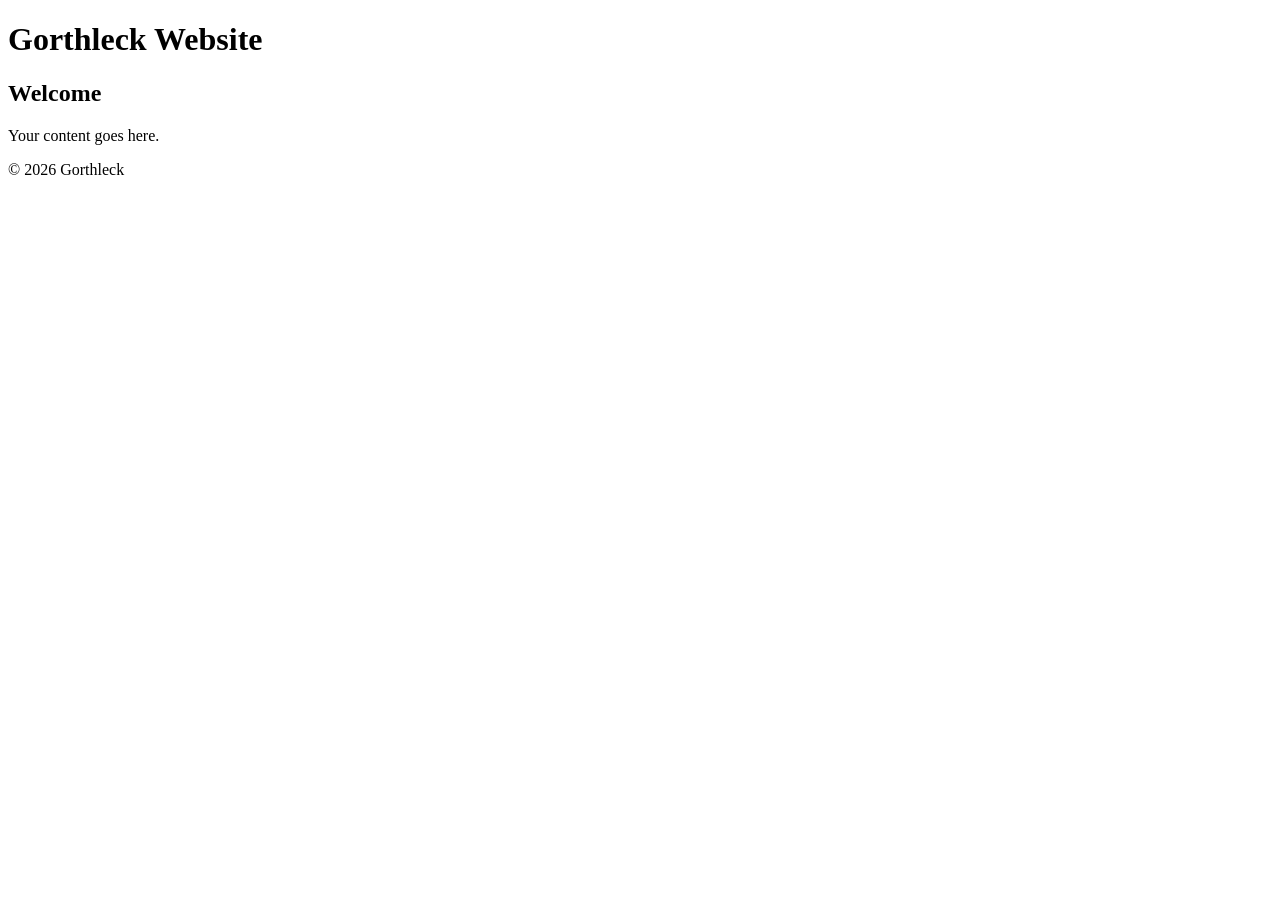
==== index.html @ 7efff980 "initial commit" ====
<!DOCTYPE html>
<html lang="en">
<head>
  <meta charset="UTF-8" />
  <title>Gorthleck Website</title>
  <meta name="viewport" content="width=device-width, initial-scale=1.0" />
  <meta name="description" content="Gorthleck Website" />
  <link rel="stylesheet" href="styles.css" />
</head>
<body>
  <!-- ...existing code... -->
  <header>
    <h1>Gorthleck Website</h1>
  </header>

  <main>
    <section>
      <h2>Welcome</h2>
      <p>Your content goes here.</p>
    </section>
  </main>

  <footer>
    <p>&copy; <span id="year"></span> Gorthleck</p>
  </footer>

  <script>
    // Set current year in footer
    document.getElementById('year').textContent = new Date().getFullYear();
  </script>
</body>
</html>
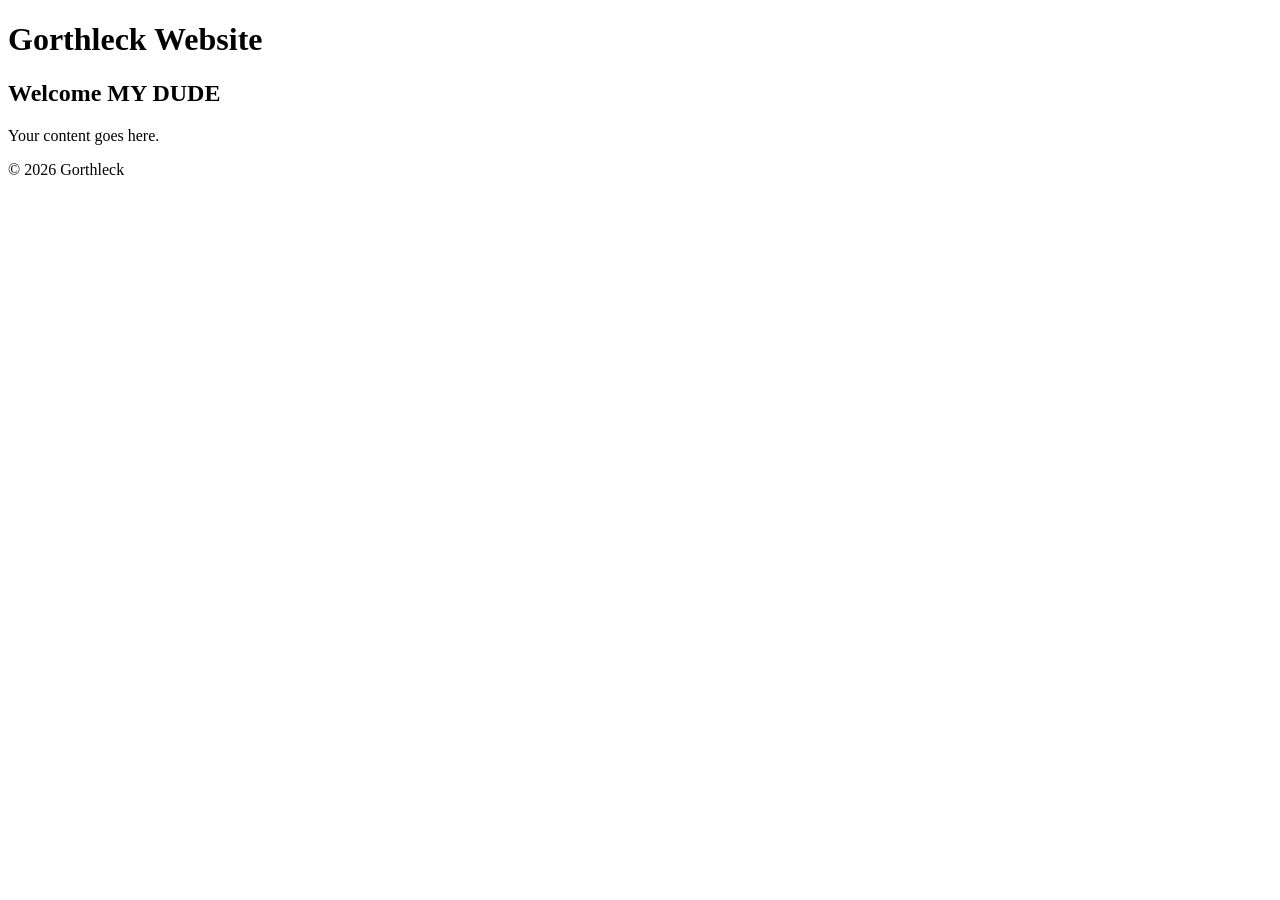
==== commit 0f49c904: "test commit" ====
--- a/index.html
+++ b/index.html
@@ -15,7 +15,7 @@
 
   <main>
     <section>
-      <h2>Welcome</h2>
+      <h2>Welcome MY DUDE</h2>
       <p>Your content goes here.</p>
     </section>
   </main>
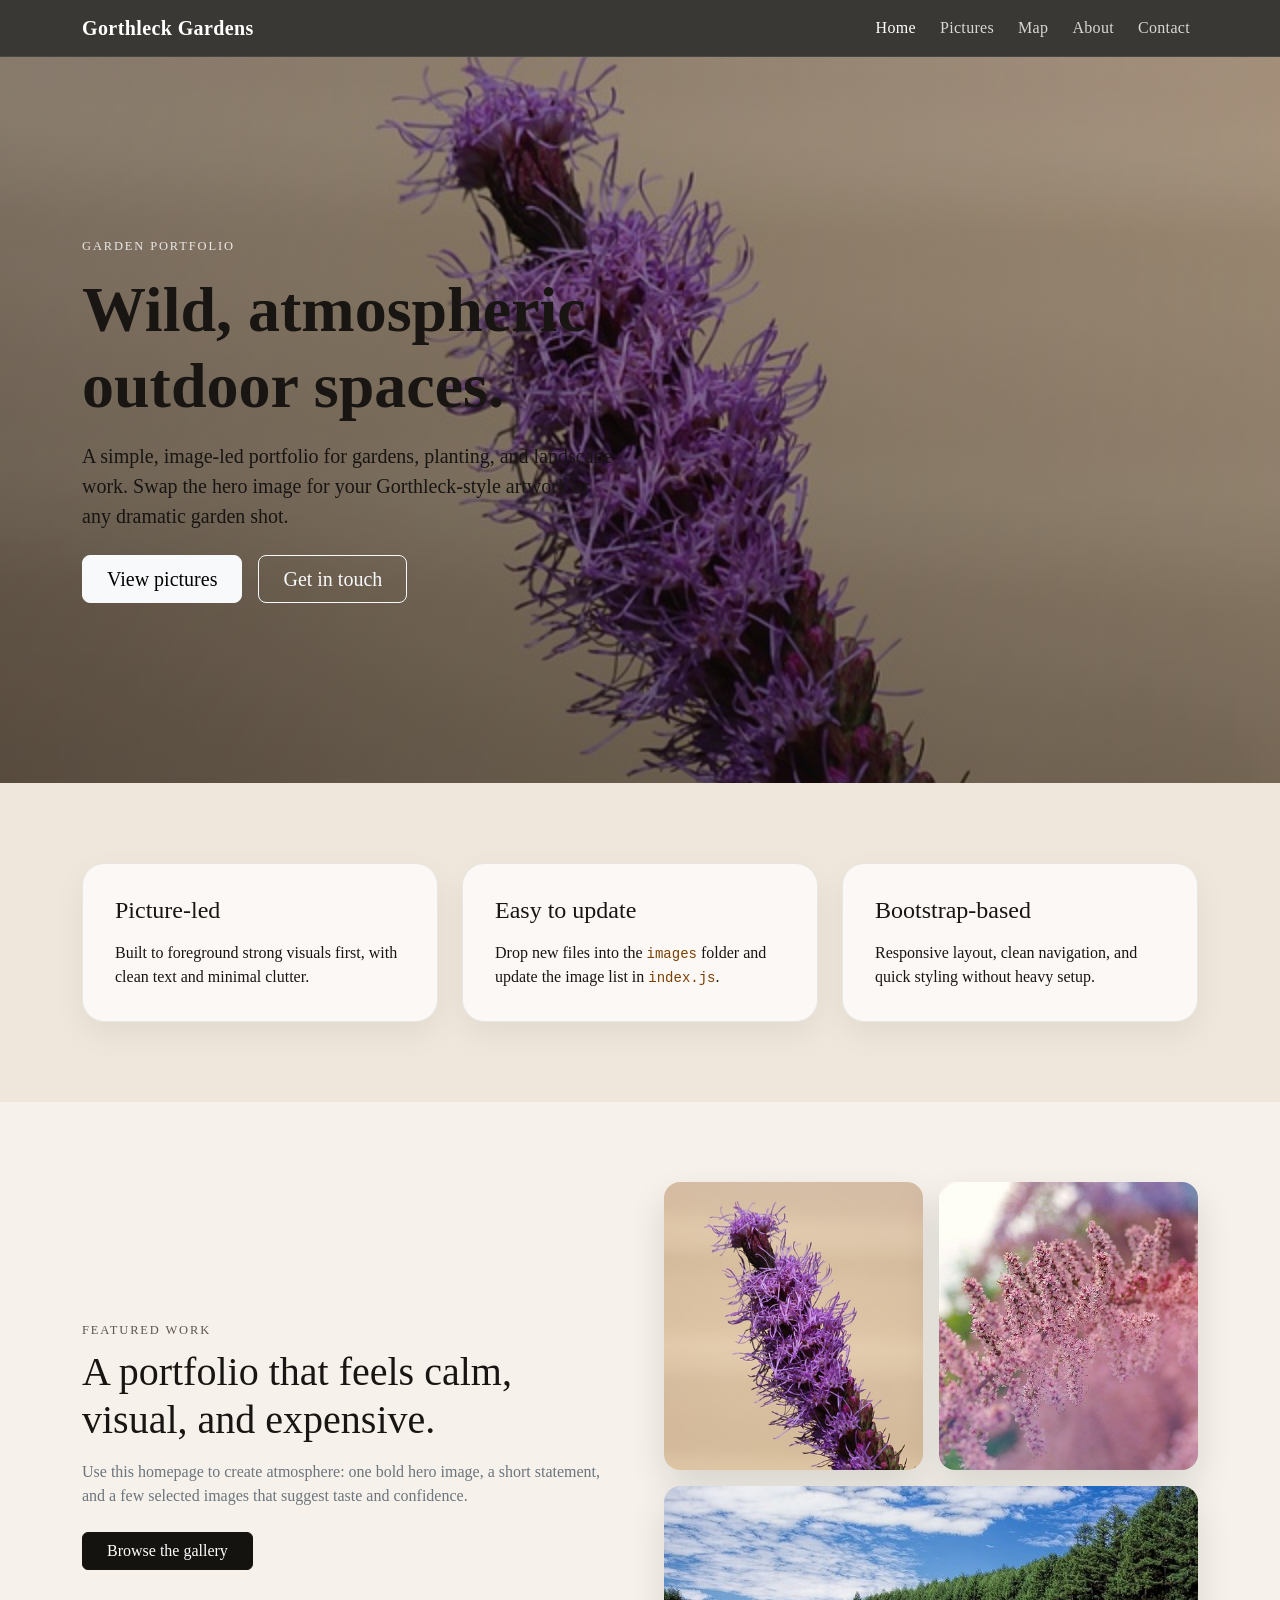
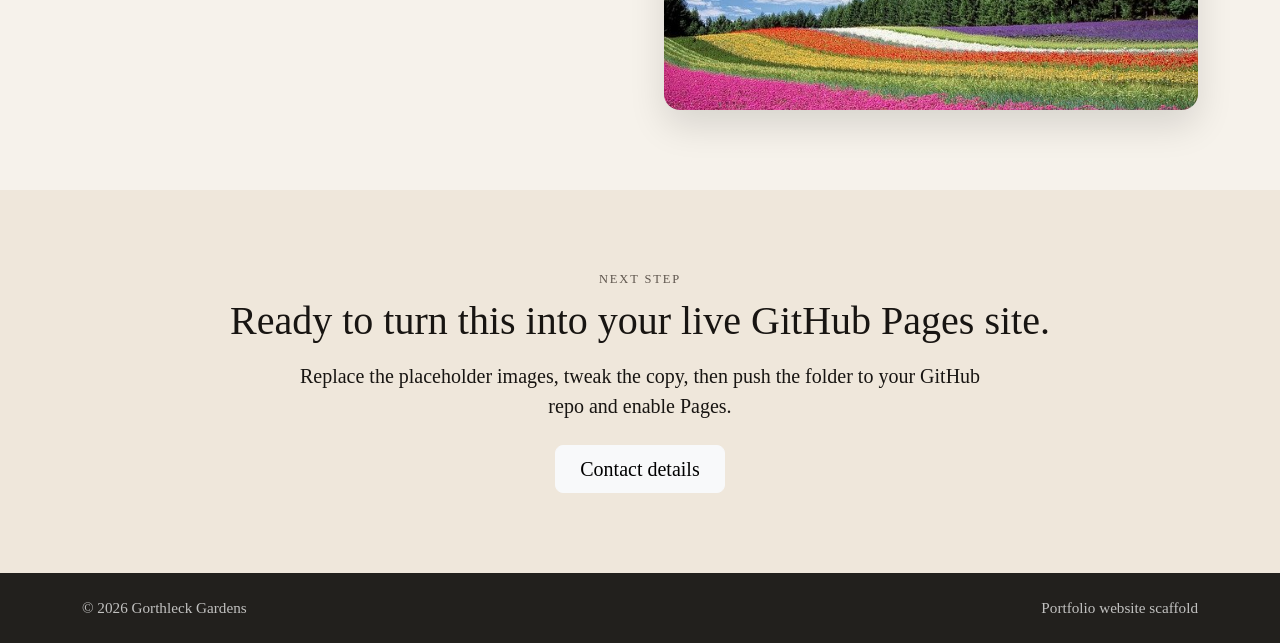
==== commit 33318ed5: "test" ====
--- a/index.html
+++ b/index.html
@@ -1,32 +1,128 @@
-<!DOCTYPE html>
+<!doctype html>
 <html lang="en">
 <head>
-  <meta charset="UTF-8" />
-  <title>Gorthleck Website</title>
-  <meta name="viewport" content="width=device-width, initial-scale=1.0" />
-  <meta name="description" content="Gorthleck Website" />
-  <link rel="stylesheet" href="styles.css" />
+  <meta charset="utf-8">
+  <meta name="viewport" content="width=device-width, initial-scale=1">
+  <title>Gorthleck Gardens</title>
+  <meta name="description" content="A portfolio of gardens, planting, and landscape work.">
+  <link rel="preconnect" href="https://cdn.jsdelivr.net">
+  <link href="https://cdn.jsdelivr.net/npm/bootstrap@5.3.8/dist/css/bootstrap.min.css" rel="stylesheet">
+  <link rel="stylesheet" href="styles.css">
 </head>
-<body>
-  <!-- ...existing code... -->
-  <header>
-    <h1>Gorthleck Website</h1>
+<body data-page="home">
+  <nav class="navbar navbar-expand-lg navbar-dark site-nav sticky-top">
+    <div class="container">
+      <a class="navbar-brand fw-semibold" href="index.html">Gorthleck Gardens</a>
+      <button class="navbar-toggler" type="button" data-bs-toggle="collapse" data-bs-target="#mainNav" aria-controls="mainNav" aria-expanded="false" aria-label="Toggle navigation">
+        <span class="navbar-toggler-icon"></span>
+      </button>
+      <div class="collapse navbar-collapse" id="mainNav">
+        <ul class="navbar-nav ms-auto gap-lg-2">
+          <li class="nav-item"><a class="nav-link" href="index.html">Home</a></li>
+          <li class="nav-item"><a class="nav-link" href="pics.html">Pictures</a></li>
+          <li class="nav-item"><a class="nav-link" href="map.html">Map</a></li>
+          <li class="nav-item"><a class="nav-link" href="about.html">About</a></li>
+          <li class="nav-item"><a class="nav-link" href="contact.html">Contact</a></li>
+        </ul>
+      </div>
+    </div>
+  </nav>
+
+  <header class="hero-section">
+    <div class="hero-overlay"></div>
+    <div class="container position-relative py-5">
+      <div class="row min-vh-70 align-items-center">
+        <div class="col-lg-7">
+          <p class="eyebrow mb-3">Garden portfolio</p>
+          <h1 class="display-3 fw-semibold mb-3">Wild, atmospheric outdoor spaces.</h1>
+          <p class="lead col-lg-10 mb-4">
+            A simple, image-led portfolio for gardens, planting, and landscape work.
+            Swap the hero image for your Gorthleck-style artwork or any dramatic garden shot.
+          </p>
+          <div class="d-flex flex-wrap gap-3">
+            <a href="pics.html" class="btn btn-light btn-lg px-4">View pictures</a>
+            <a href="contact.html" class="btn btn-outline-light btn-lg px-4">Get in touch</a>
+          </div>
+        </div>
+      </div>
+    </div>
   </header>
 
   <main>
-    <section>
-      <h2>Welcome MY DUDE</h2>
-      <p>Your content goes here.</p>
+    <section class="section-pad bg-soft">
+      <div class="container">
+        <div class="row g-4 align-items-stretch">
+          <div class="col-lg-4">
+            <div class="feature-card h-100">
+              <h2 class="h4 mb-3">Picture-led</h2>
+              <p class="mb-0">Built to foreground strong visuals first, with clean text and minimal clutter.</p>
+            </div>
+          </div>
+          <div class="col-lg-4">
+            <div class="feature-card h-100">
+              <h2 class="h4 mb-3">Easy to update</h2>
+              <p class="mb-0">Drop new files into the <code>images</code> folder and update the image list in <code>index.js</code>.</p>
+            </div>
+          </div>
+          <div class="col-lg-4">
+            <div class="feature-card h-100">
+              <h2 class="h4 mb-3">Bootstrap-based</h2>
+              <p class="mb-0">Responsive layout, clean navigation, and quick styling without heavy setup.</p>
+            </div>
+          </div>
+        </div>
+      </div>
+    </section>
+
+    <section class="section-pad">
+      <div class="container">
+        <div class="row align-items-center g-5">
+          <div class="col-lg-6">
+            <p class="eyebrow mb-2">Featured work</p>
+            <h2 class="display-6 mb-3">A portfolio that feels calm, visual, and expensive.</h2>
+            <p class="text-secondary mb-4">
+              Use this homepage to create atmosphere: one bold hero image, a short statement, and a few
+              selected images that suggest taste and confidence.
+            </p>
+            <a href="pics.html" class="btn btn-dark px-4">Browse the gallery</a>
+          </div>
+          <div class="col-lg-6">
+            <div class="row g-3">
+              <div class="col-6">
+                <img src="images/hero.jpg" alt="Featured garden view" class="img-fluid rounded-4 shadow-soft home-grid-image">
+              </div>
+              <div class="col-6">
+                <img src="images/portfolio-1.jpg" alt="Garden planting detail" class="img-fluid rounded-4 shadow-soft home-grid-image">
+              </div>
+              <div class="col-12">
+                <img src="images/portfolio-2.jpg" alt="Garden path and borders" class="img-fluid rounded-4 shadow-soft home-grid-wide">
+              </div>
+            </div>
+          </div>
+        </div>
+      </div>
+    </section>
+
+    <section class="section-pad bg-soft">
+      <div class="container text-center">
+        <p class="eyebrow mb-2">Next step</p>
+        <h2 class="display-6 mb-3">Ready to turn this into your live GitHub Pages site.</h2>
+        <p class="lead mx-auto mb-4 narrow">
+          Replace the placeholder images, tweak the copy, then push the folder to your GitHub repo and enable Pages.
+        </p>
+        <a href="contact.html" class="btn btn-light btn-lg px-4">Contact details</a>
+      </div>
     </section>
   </main>
 
-  <footer>
-    <p>&copy; <span id="year"></span> Gorthleck</p>
+  <footer class="site-footer py-4">
+    <div class="container d-flex flex-column flex-md-row justify-content-between gap-2">
+      <span>© <span id="year"></span> Gorthleck Gardens</span>
+      <span>Portfolio website scaffold</span>
+    </div>
   </footer>
 
-  <script>
-    // Set current year in footer
-    document.getElementById('year').textContent = new Date().getFullYear();
-  </script>
+  <script src="https://cdn.jsdelivr.net/npm/bootstrap@5.3.8/dist/js/bootstrap.bundle.min.js"></script>
+  <script src="index.js"></script>
 </body>
 </html>
--- a/styles.css
+++ b/styles.css
@@ -0,0 +1,212 @@
+:root {
+  --bg: #f6f2eb;
+  --bg-soft: #efe7db;
+  --ink: #181512;
+  --muted: #5e554d;
+  --panel: rgba(255,255,255,0.72);
+  --line: rgba(24, 21, 18, 0.08);
+  --dark: #15130f;
+  --accent: #c9b29a;
+}
+
+html {
+  scroll-behavior: smooth;
+}
+
+body {
+  font-family: Georgia, "Times New Roman", serif;
+  background: var(--bg);
+  color: var(--ink);
+}
+
+a {
+  color: inherit;
+}
+
+a:hover {
+  color: #000;
+}
+
+code {
+  color: #7c3f00;
+}
+
+.site-nav {
+  background: rgba(17, 15, 12, 0.82);
+  backdrop-filter: blur(12px);
+  border-bottom: 1px solid rgba(255,255,255,0.08);
+}
+
+.site-nav .navbar-brand,
+.site-nav .nav-link {
+  letter-spacing: 0.02em;
+}
+
+.site-nav .nav-link {
+  color: rgba(255,255,255,0.8);
+}
+
+.site-nav .nav-link.active,
+.site-nav .nav-link:hover {
+  color: #fff;
+}
+
+.hero-section {
+  position: relative;
+  background:
+    linear-gradient(rgba(13,11,9,0.22), rgba(13,11,9,0.46)),
+    url("images/hero.jpg") center/cover no-repeat;
+}
+
+.hero-overlay {
+  position: absolute;
+  inset: 0;
+  background:
+    radial-gradient(circle at top left, rgba(255,255,255,0.10), transparent 36%),
+    linear-gradient(90deg, rgba(0,0,0,0.28), rgba(0,0,0,0.02));
+}
+
+.min-vh-70 {
+  min-height: 70vh;
+}
+
+.page-hero {
+  background: linear-gradient(180deg, rgba(255,255,255,0.55), rgba(255,255,255,0));
+}
+
+.page-hero-pics {
+  margin-bottom: 1rem;
+}
+
+.eyebrow {
+  text-transform: uppercase;
+  letter-spacing: 0.15em;
+  font-size: 0.78rem;
+  color: var(--muted);
+}
+
+.hero-section .eyebrow {
+  color: rgba(255,255,255,0.84);
+}
+
+.section-pad {
+  padding: 5rem 0;
+}
+
+.bg-soft {
+  background: var(--bg-soft);
+}
+
+.section-dark {
+  background: var(--dark);
+}
+
+.narrow {
+  max-width: 44rem;
+}
+
+.feature-card,
+.contact-card {
+  background: var(--panel);
+  border: 1px solid var(--line);
+  border-radius: 1.4rem;
+  padding: 2rem;
+  box-shadow: 0 12px 32px rgba(0,0,0,0.06);
+}
+
+.shadow-soft {
+  box-shadow: 0 16px 36px rgba(0,0,0,0.12);
+}
+
+.home-grid-image,
+.about-image {
+  width: 100%;
+  height: 18rem;
+  object-fit: cover;
+}
+
+.home-grid-wide,
+.about-image-wide {
+  width: 100%;
+  height: 14rem;
+  object-fit: cover;
+}
+
+.masonry-grid {
+  column-count: 1;
+  column-gap: 1.25rem;
+}
+
+@media (min-width: 768px) {
+  .masonry-grid {
+    column-count: 2;
+  }
+}
+
+@media (min-width: 1200px) {
+  .masonry-grid {
+    column-count: 3;
+  }
+}
+
+.portfolio-card {
+  break-inside: avoid;
+  margin: 0 0 1.25rem;
+  background: rgba(255,255,255,0.72);
+  border: 1px solid var(--line);
+  border-radius: 1.25rem;
+  overflow: hidden;
+  box-shadow: 0 14px 32px rgba(0,0,0,0.08);
+}
+
+.portfolio-card img {
+  display: block;
+  width: 100%;
+  height: auto;
+}
+
+.portfolio-card figcaption {
+  padding: 0.95rem 1rem 1.05rem;
+  color: var(--muted);
+  font-size: 0.96rem;
+}
+
+.map-frame {
+  border-radius: 1.5rem;
+  overflow: hidden;
+  border: 1px solid var(--line);
+  background: white;
+}
+
+.site-footer {
+  background: rgba(17, 15, 12, 0.92);
+  color: rgba(255,255,255,0.72);
+  font-size: 0.95rem;
+}
+
+.btn-dark {
+  background: var(--dark);
+  border-color: var(--dark);
+}
+
+.btn-dark:hover,
+.btn-dark:focus {
+  background: #000;
+  border-color: #000;
+}
+
+@media (max-width: 767.98px) {
+  .section-pad {
+    padding: 3.5rem 0;
+  }
+
+  .home-grid-image,
+  .about-image {
+    height: 13rem;
+  }
+
+  .home-grid-wide,
+  .about-image-wide {
+    height: 11rem;
+  }
+}
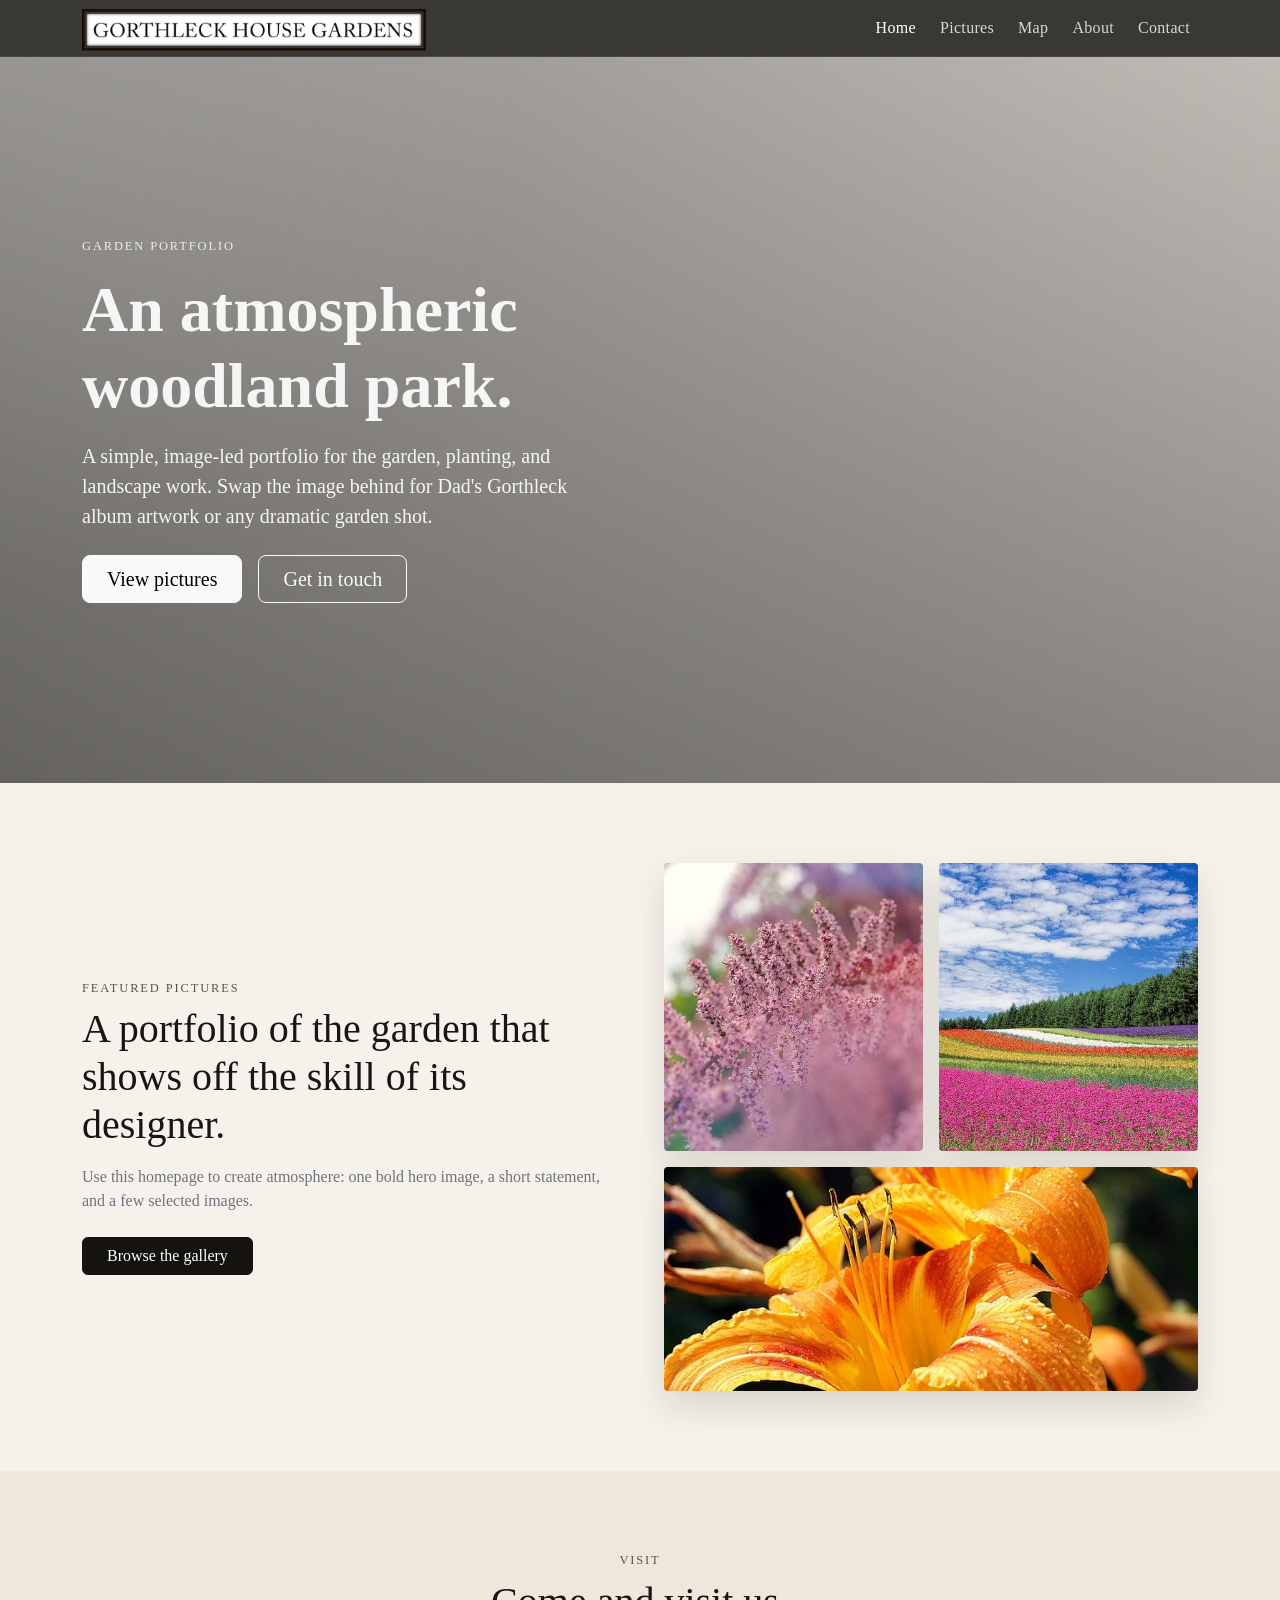
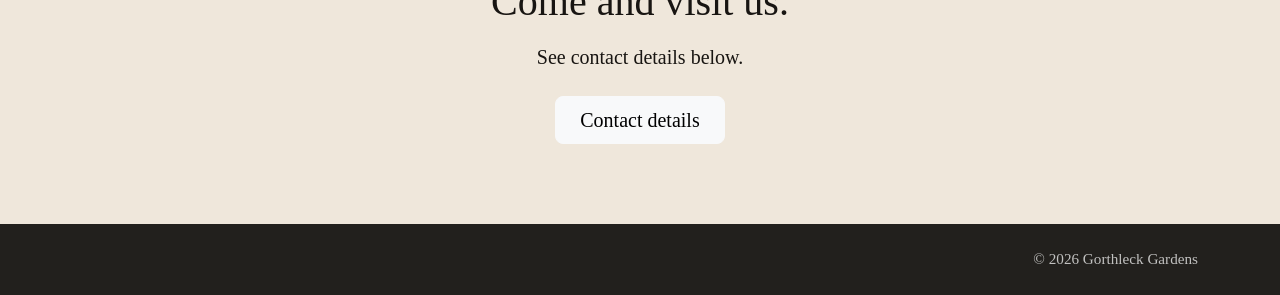
==== commit e9c0af4b: "DONE homepage ish" ====
--- a/index.html
+++ b/index.html
@@ -1,128 +1,201 @@
 <!doctype html>
 <html lang="en">
-<head>
-  <meta charset="utf-8">
-  <meta name="viewport" content="width=device-width, initial-scale=1">
-  <title>Gorthleck Gardens</title>
-  <meta name="description" content="A portfolio of gardens, planting, and landscape work.">
-  <link rel="preconnect" href="https://cdn.jsdelivr.net">
-  <link href="https://cdn.jsdelivr.net/npm/bootstrap@5.3.8/dist/css/bootstrap.min.css" rel="stylesheet">
-  <link rel="stylesheet" href="styles.css">
-</head>
-<body data-page="home">
-  <nav class="navbar navbar-expand-lg navbar-dark site-nav sticky-top">
-    <div class="container">
-      <a class="navbar-brand fw-semibold" href="index.html">Gorthleck Gardens</a>
-      <button class="navbar-toggler" type="button" data-bs-toggle="collapse" data-bs-target="#mainNav" aria-controls="mainNav" aria-expanded="false" aria-label="Toggle navigation">
-        <span class="navbar-toggler-icon"></span>
-      </button>
-      <div class="collapse navbar-collapse" id="mainNav">
-        <ul class="navbar-nav ms-auto gap-lg-2">
-          <li class="nav-item"><a class="nav-link" href="index.html">Home</a></li>
-          <li class="nav-item"><a class="nav-link" href="pics.html">Pictures</a></li>
-          <li class="nav-item"><a class="nav-link" href="map.html">Map</a></li>
-          <li class="nav-item"><a class="nav-link" href="about.html">About</a></li>
-          <li class="nav-item"><a class="nav-link" href="contact.html">Contact</a></li>
-        </ul>
-      </div>
-    </div>
-  </nav>
-
-  <header class="hero-section">
-    <div class="hero-overlay"></div>
-    <div class="container position-relative py-5">
-      <div class="row min-vh-70 align-items-center">
-        <div class="col-lg-7">
-          <p class="eyebrow mb-3">Garden portfolio</p>
-          <h1 class="display-3 fw-semibold mb-3">Wild, atmospheric outdoor spaces.</h1>
-          <p class="lead col-lg-10 mb-4">
-            A simple, image-led portfolio for gardens, planting, and landscape work.
-            Swap the hero image for your Gorthleck-style artwork or any dramatic garden shot.
-          </p>
-          <div class="d-flex flex-wrap gap-3">
-            <a href="pics.html" class="btn btn-light btn-lg px-4">View pictures</a>
-            <a href="contact.html" class="btn btn-outline-light btn-lg px-4">Get in touch</a>
-          </div>
-        </div>
-      </div>
-    </div>
-  </header>
-
-  <main>
-    <section class="section-pad bg-soft">
-      <div class="container">
-        <div class="row g-4 align-items-stretch">
-          <div class="col-lg-4">
-            <div class="feature-card h-100">
-              <h2 class="h4 mb-3">Picture-led</h2>
-              <p class="mb-0">Built to foreground strong visuals first, with clean text and minimal clutter.</p>
-            </div>
-          </div>
-          <div class="col-lg-4">
-            <div class="feature-card h-100">
-              <h2 class="h4 mb-3">Easy to update</h2>
-              <p class="mb-0">Drop new files into the <code>images</code> folder and update the image list in <code>index.js</code>.</p>
-            </div>
-          </div>
-          <div class="col-lg-4">
-            <div class="feature-card h-100">
-              <h2 class="h4 mb-3">Bootstrap-based</h2>
-              <p class="mb-0">Responsive layout, clean navigation, and quick styling without heavy setup.</p>
-            </div>
-          </div>
-        </div>
-      </div>
-    </section>
-
-    <section class="section-pad">
-      <div class="container">
-        <div class="row align-items-center g-5">
-          <div class="col-lg-6">
-            <p class="eyebrow mb-2">Featured work</p>
-            <h2 class="display-6 mb-3">A portfolio that feels calm, visual, and expensive.</h2>
-            <p class="text-secondary mb-4">
-              Use this homepage to create atmosphere: one bold hero image, a short statement, and a few
-              selected images that suggest taste and confidence.
-            </p>
-            <a href="pics.html" class="btn btn-dark px-4">Browse the gallery</a>
-          </div>
-          <div class="col-lg-6">
-            <div class="row g-3">
-              <div class="col-6">
-                <img src="images/hero.jpg" alt="Featured garden view" class="img-fluid rounded-4 shadow-soft home-grid-image">
-              </div>
-              <div class="col-6">
-                <img src="images/portfolio-1.jpg" alt="Garden planting detail" class="img-fluid rounded-4 shadow-soft home-grid-image">
-              </div>
-              <div class="col-12">
-                <img src="images/portfolio-2.jpg" alt="Garden path and borders" class="img-fluid rounded-4 shadow-soft home-grid-wide">
-              </div>
-            </div>
-          </div>
-        </div>
-      </div>
-    </section>
-
-    <section class="section-pad bg-soft">
-      <div class="container text-center">
-        <p class="eyebrow mb-2">Next step</p>
-        <h2 class="display-6 mb-3">Ready to turn this into your live GitHub Pages site.</h2>
-        <p class="lead mx-auto mb-4 narrow">
-          Replace the placeholder images, tweak the copy, then push the folder to your GitHub repo and enable Pages.
-        </p>
-        <a href="contact.html" class="btn btn-light btn-lg px-4">Contact details</a>
-      </div>
-    </section>
-  </main>
-
-  <footer class="site-footer py-4">
-    <div class="container d-flex flex-column flex-md-row justify-content-between gap-2">
-      <span>© <span id="year"></span> Gorthleck Gardens</span>
-      <span>Portfolio website scaffold</span>
-    </div>
-  </footer>
-
-  <script src="https://cdn.jsdelivr.net/npm/bootstrap@5.3.8/dist/js/bootstrap.bundle.min.js"></script>
-  <script src="index.js"></script>
-</body>
-</html>+	<head>
+		<meta charset="utf-8" />
+		<meta name="viewport" content="width=device-width, initial-scale=1" />
+		<title>Gorthleck Gardens</title>
+		<meta
+			name="description"
+			content="A portfolio of gardens, planting, and landscape work."
+		/>
+		<link rel="preconnect" href="https://cdn.jsdelivr.net" />
+		<link
+			href="https://cdn.jsdelivr.net/npm/bootstrap@5.3.8/dist/css/bootstrap.min.css"
+			rel="stylesheet"
+		/>
+		<link rel="stylesheet" href="styles.css" />
+	</head>
+	<body data-page="home">
+		<nav
+			class="navbar navbar-expand-lg navbar-dark site-nav sticky-top"
+			style="padding-bottom: 0px; padding-top: 0px"
+		>
+			<div class="container">
+				<a class="navbar-brand fw-semibold" href="index.html">
+					<img
+						src="images/title.png"
+						alt="Gorthleck Gardens"
+						height="42"
+						class="d-inline-block align-text-top"
+					/>
+				</a>
+				<button
+					class="navbar-toggler"
+					type="button"
+					data-bs-toggle="collapse"
+					data-bs-target="#mainNav"
+					aria-controls="mainNav"
+					aria-expanded="false"
+					aria-label="Toggle navigation"
+				>
+					<span class="navbar-toggler-icon"></span>
+				</button>
+				<div class="collapse navbar-collapse" id="mainNav">
+					<ul class="navbar-nav ms-auto gap-lg-2">
+						<li class="nav-item">
+							<a class="nav-link" href="index.html">Home</a>
+						</li>
+						<li class="nav-item">
+							<a class="nav-link" href="pics.html">Pictures</a>
+						</li>
+						<li class="nav-item">
+							<a class="nav-link" href="map.html">Map</a>
+						</li>
+						<li class="nav-item">
+							<a class="nav-link" href="about.html">About</a>
+						</li>
+						<li class="nav-item">
+							<a class="nav-link" href="contact.html">Contact</a>
+						</li>
+					</ul>
+				</div>
+			</div>
+		</nav>
+
+		<header class="hero-section">
+			<div class="hero-overlay"></div>
+			<div class="container position-relative py-5">
+				<div class="row min-vh-70 align-items-center">
+					<div class="col-lg-7">
+						<p class="eyebrow mb-3">Garden portfolio</p>
+						<h1 class="display-3 fw-semibold mb-3">
+							An atmospheric woodland park.
+						</h1>
+						<p class="lead col-lg-10 mb-4">
+							A simple, image-led portfolio for the garden, planting, and
+							landscape work. Swap the image behind for Dad's Gorthleck album
+							artwork or any dramatic garden shot.
+						</p>
+						<div class="d-flex flex-wrap gap-3">
+							<a href="pics.html" class="btn btn-light btn-lg px-4"
+								>View pictures</a
+							>
+							<a href="contact.html" class="btn btn-outline-light btn-lg px-4"
+								>Get in touch</a
+							>
+						</div>
+					</div>
+				</div>
+			</div>
+		</header>
+
+		<main>
+			<!-- <section class="section-pad bg-soft">
+				<div class="container">
+					<div class="row g-4 align-items-stretch">
+						<div class="col-lg-4">
+							<div class="feature-card h-100">
+								<h2 class="h4 mb-3">Picture-led</h2>
+								<p class="mb-0">
+									Built to foreground strong visuals first, with clean text and
+									minimal clutter.
+								</p>
+							</div>
+						</div>
+						<div class="col-lg-4">
+							<div class="feature-card h-100">
+								<h2 class="h4 mb-3">Easy to update</h2>
+								<p class="mb-0">
+									Drop new files into the <code>images</code> folder and update
+									the image list in <code>index.js</code>.
+								</p>
+							</div>
+						</div>
+						<div class="col-lg-4">
+							<div class="feature-card h-100">
+								<h2 class="h4 mb-3">Bootstrap-based</h2>
+								<p class="mb-0">
+									Responsive layout, clean navigation, and quick styling without
+									heavy setup.
+								</p>
+							</div>
+						</div>
+					</div>
+				</div>
+			</section> -->
+
+			<section class="section-pad">
+				<div class="container">
+					<div class="row align-items-center g-5">
+						<div class="col-lg-6">
+							<p class="eyebrow mb-2">Featured Pictures</p>
+							<h2 class="display-6 mb-3">
+								A portfolio of the garden that shows off the skill of its designer.
+							</h2>
+							<p class="text-secondary mb-4">
+								Use this homepage to create atmosphere: one bold hero image, a
+								short statement, and a few selected images.
+							</p>
+							<a href="pics.html" class="btn btn-dark px-4"
+								>Browse the gallery</a
+							>
+						</div>
+						<div class="col-lg-6">
+							<div class="row g-3">
+								<div class="col-6">
+									<img
+										src="images/portfolio-1.jpg"
+										alt="Featured garden view"
+										class="img-fluid rounded-1 shadow-soft home-grid-image"
+									/>
+								</div>
+								<div class="col-6">
+									<img
+										src="images/portfolio-2.jpg"
+										alt="Garden planting detail"
+										class="img-fluid rounded-1 shadow-soft home-grid-image"
+									/>
+								</div>
+								<div class="col-12">
+									<img
+										src="images/portfolio-3.jpg"
+										alt="Garden path and borders"
+										class="img-fluid rounded-1 shadow-soft home-grid-wide"
+									/>
+								</div>
+							</div>
+						</div>
+					</div>
+				</div>
+			</section>
+
+			<section class="section-pad bg-soft">
+				<div class="container text-center">
+					<p class="eyebrow mb-2">Visit</p>
+					<h2 class="display-6 mb-3">
+						Come and visit us.
+					</h2>
+					<p class="lead mx-auto mb-4 narrow">
+						See contact details below.
+					</p>
+					<a href="contact.html" class="btn btn-light btn-lg px-4"
+						>Contact details</a
+					>
+				</div>
+			</section>
+		</main>
+
+		<footer class="site-footer py-4">
+			<div
+				class="container d-flex flex-column flex-md-row justify-content-between gap-2"
+			>
+                <span></span>
+				<span>© <span id="year"></span> Gorthleck Gardens</span>
+				
+			</div>
+		</footer>
+
+		<script src="https://cdn.jsdelivr.net/npm/bootstrap@5.3.8/dist/js/bootstrap.bundle.min.js"></script>
+		<script src="index.js"></script>
+	</body>
+</html>
--- a/styles.css
+++ b/styles.css
@@ -55,7 +55,7 @@
   position: relative;
   background:
     linear-gradient(rgba(13,11,9,0.22), rgba(13,11,9,0.46)),
-    url("images/hero.jpg") center/cover no-repeat;
+    url("images/hero_screen.jpg") center/cover no-repeat;
 }
 
 .hero-overlay {
@@ -88,6 +88,15 @@
 .hero-section .eyebrow {
   color: rgba(255,255,255,0.84);
 }
+
+.hero-section h1,
+.hero-section .lead {
+  color: rgba(255, 255, 255, 0.92);
+}
+
+/* Optional: if you want *all* hero text (except buttons) white, use this instead:
+.hero-section { color: rgba(255,255,255,0.92); }
+*/
 
 .section-pad {
   padding: 5rem 0;
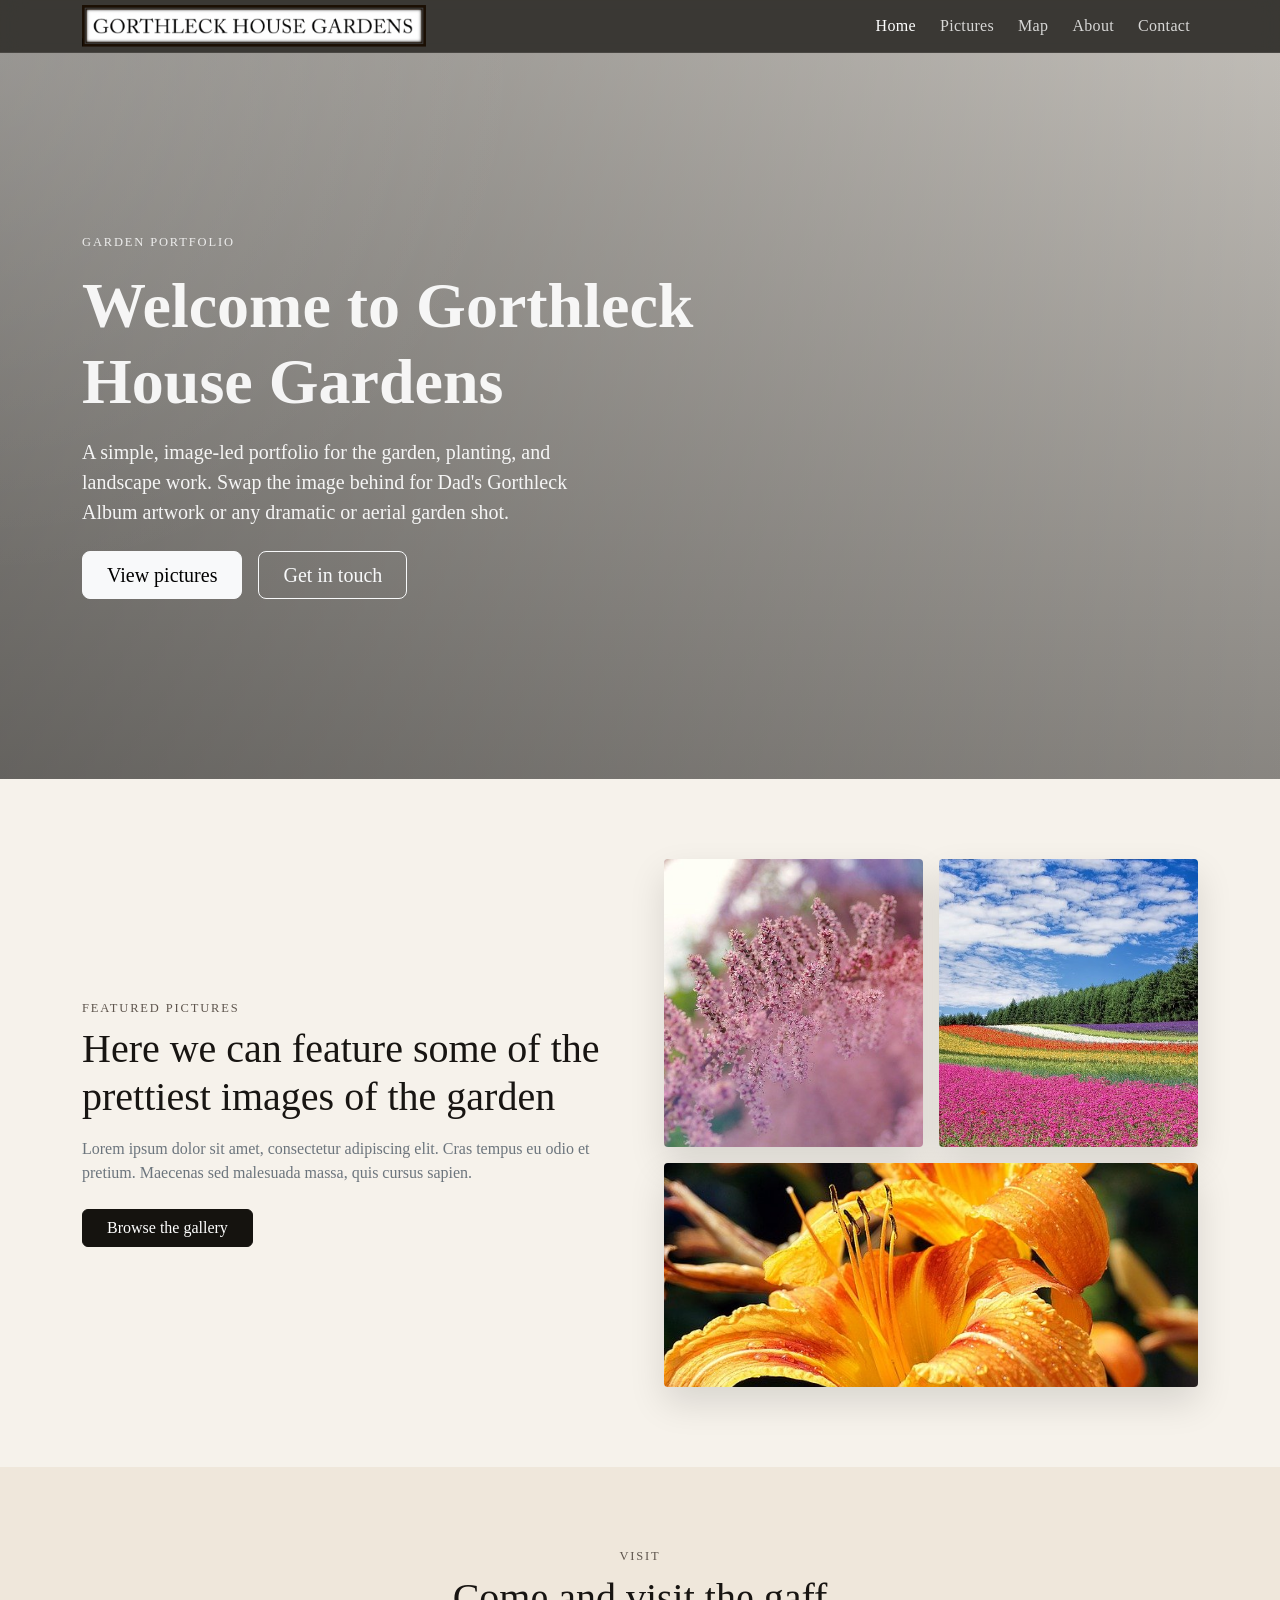
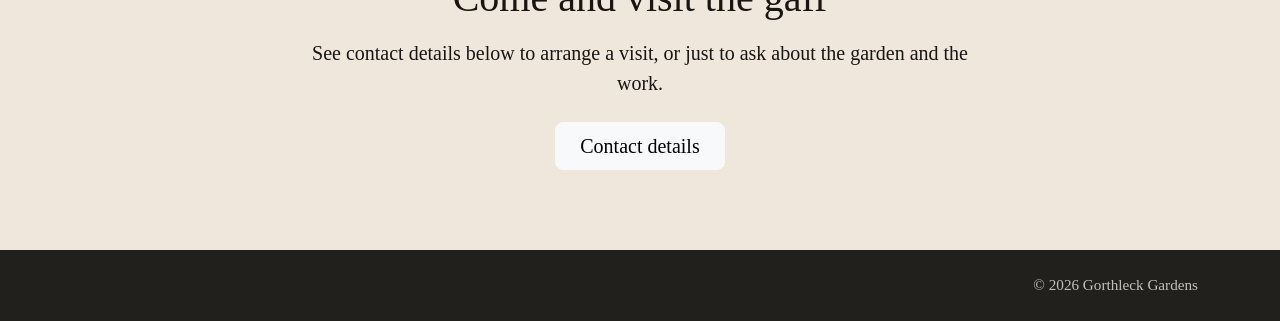
==== commit 3edeaa2c: "Ready for ops" ====
--- a/index.html
+++ b/index.html
@@ -69,12 +69,12 @@
 					<div class="col-lg-7">
 						<p class="eyebrow mb-3">Garden portfolio</p>
 						<h1 class="display-3 fw-semibold mb-3">
-							An atmospheric woodland park.
+							Welcome to Gorthleck House Gardens
 						</h1>
 						<p class="lead col-lg-10 mb-4">
 							A simple, image-led portfolio for the garden, planting, and
-							landscape work. Swap the image behind for Dad's Gorthleck album
-							artwork or any dramatic garden shot.
+							landscape work. Swap the image behind for Dad's Gorthleck Album
+							artwork or any dramatic or aerial garden shot.
 						</p>
 						<div class="d-flex flex-wrap gap-3">
 							<a href="pics.html" class="btn btn-light btn-lg px-4"
@@ -130,11 +130,10 @@
 						<div class="col-lg-6">
 							<p class="eyebrow mb-2">Featured Pictures</p>
 							<h2 class="display-6 mb-3">
-								A portfolio of the garden that shows off the skill of its designer.
+								Here we can feature some of the prettiest images of the garden
 							</h2>
 							<p class="text-secondary mb-4">
-								Use this homepage to create atmosphere: one bold hero image, a
-								short statement, and a few selected images.
+								Lorem ipsum dolor sit amet, consectetur adipiscing elit. Cras tempus eu odio et pretium. Maecenas sed malesuada massa, quis cursus sapien.
 							</p>
 							<a href="pics.html" class="btn btn-dark px-4"
 								>Browse the gallery</a
@@ -173,10 +172,10 @@
 				<div class="container text-center">
 					<p class="eyebrow mb-2">Visit</p>
 					<h2 class="display-6 mb-3">
-						Come and visit us.
+						Come and visit the gaff
 					</h2>
 					<p class="lead mx-auto mb-4 narrow">
-						See contact details below.
+						See contact details below to arrange a visit, or just to ask about the garden and the work.
 					</p>
 					<a href="contact.html" class="btn btn-light btn-lg px-4"
 						>Contact details</a
--- a/styles.css
+++ b/styles.css
@@ -17,6 +17,16 @@
   font-family: Georgia, "Times New Roman", serif;
   background: var(--bg);
   color: var(--ink);
+
+  /* push footer to bottom on short pages */
+  min-height: 100vh;
+  display: flex;
+  flex-direction: column;
+}
+
+main {
+  /* take remaining space so footer sits at the bottom */
+  flex: 1 0 auto;
 }
 
 a {
@@ -142,46 +152,55 @@
 }
 
 .masonry-grid {
-  column-count: 1;
-  column-gap: 1.25rem;
+  /* was column-count based; switch to an even grid */
+  display: grid;
+  grid-template-columns: 1fr;
+  gap: 1.25rem;
 }
 
 @media (min-width: 768px) {
   .masonry-grid {
-    column-count: 2;
+    grid-template-columns: repeat(2, 1fr);
   }
 }
 
 @media (min-width: 1200px) {
   .masonry-grid {
-    column-count: 3;
+    grid-template-columns: repeat(3, 1fr);
   }
 }
 
 .portfolio-card {
-  break-inside: avoid;
-  margin: 0 0 1.25rem;
-  background: rgba(255,255,255,0.72);
-  border: 1px solid var(--line);
-  border-radius: 1.25rem;
+  /* remove column-layout specific bits and spacing */
+  break-inside: auto;
+  margin: 0;
+
+  /* keep square corners */
+  border-radius: 0;
   overflow: hidden;
-  box-shadow: 0 14px 32px rgba(0,0,0,0.08);
 }
 
 .portfolio-card img {
   display: block;
   width: 100%;
+
+  /* makes every tile image the same shape + crops */
+  aspect-ratio: 4 / 3;
   height: auto;
+  object-fit: cover;
 }
 
 .portfolio-card figcaption {
-  padding: 0.95rem 1rem 1.05rem;
-  color: var(--muted);
-  font-size: 0.96rem;
+  /* optional: keep caption area consistent so cards stay even */
+  display: -webkit-box;
+  -webkit-box-orient: vertical;
+  -webkit-line-clamp: 2;
+  overflow: hidden;
+  min-height: calc(1.2em * 2);
 }
 
 .map-frame {
-  border-radius: 1.5rem;
+  border-radius: 0;
   overflow: hidden;
   border: 1px solid var(--line);
   background: white;
@@ -218,4 +237,90 @@
   .about-image-wide {
     height: 11rem;
   }
+}
+
+/* Keep brand + hamburger on one row on mobile */
+.site-nav .container {
+  flex-wrap: nowrap;
+}
+
+.site-nav .navbar-brand {
+  display: flex;
+  align-items: center;
+  min-width: 0; /* allow shrinking */
+}
+
+.site-nav .navbar-brand img {
+  width: auto;
+  height: 42px;
+  max-width: 70vw; /* stop the title image forcing the toggler to wrap */
+}
+
+/* Tighter on very small screens */
+@media (max-width: 575.98px) {
+  .site-nav .navbar-brand img {
+    height: 36px;
+    max-width: calc(100vw - 5rem); /* leave room for the hamburger button */
+  }
+}
+
+/* Fix Bootstrap collapse layout on mobile (allow the menu to wrap to a new line) */
+@media (max-width: 991.98px) {
+  .site-nav .container {
+    flex-wrap: wrap; /* IMPORTANT: lets .navbar-collapse drop below brand/toggler */
+  }
+
+  .site-nav .navbar-brand {
+    flex: 1 1 auto;
+    min-width: 0;
+  }
+
+  .site-nav .navbar-toggler {
+    flex: 0 0 auto;
+  }
+
+  .site-nav .navbar-collapse {
+    flex-basis: 100%;
+    width: 100%;
+  }
+
+  /* Keep the title image from forcing the toggler onto a new line */
+  .site-nav .navbar-brand img {
+    max-width: calc(100vw - 5rem);
+  }
+}
+
+/* Smaller / sleeker hamburger button */
+.site-nav .navbar-toggler {
+  padding: 0.25rem 0.45rem;           /* smaller tap target padding */
+  border: 1px solid rgba(255,255,255,0.18);
+  border-radius: 0.5rem;
+  box-shadow: none;
+}
+
+.site-nav .navbar-toggler:hover {
+  border-color: rgba(255,255,255,0.32);
+}
+
+.site-nav .navbar-toggler:focus {
+  box-shadow: 0 0 0 0.2rem rgba(255,255,255,0.12); /* softer than default */
+}
+
+/* Smaller icon */
+.site-nav .navbar-toggler-icon {
+  width: 1.05rem;
+  height: 1.05rem;
+  background-size: 1.05rem 1.05rem;
+  opacity: 0.9;
+
+  /* 3 equally-spaced lines */
+  background-image: url("data:image/svg+xml,%3Csvg xmlns='http://www.w3.org/2000/svg' viewBox='0 0 24 24'%3E%3Cpath d='M4 6h16M4 12h16M4 18h16' fill='none' stroke='%23ffffff' stroke-width='2' stroke-linecap='round'/%3E%3C/svg%3E");
+}
+
+/* Slightly tighter on very small screens */
+@media (max-width: 575.98px) {
+  .site-nav .navbar-toggler {
+    padding: 0.2rem 0.4rem;
+    border-radius: 0.45rem;
+  }
 }
